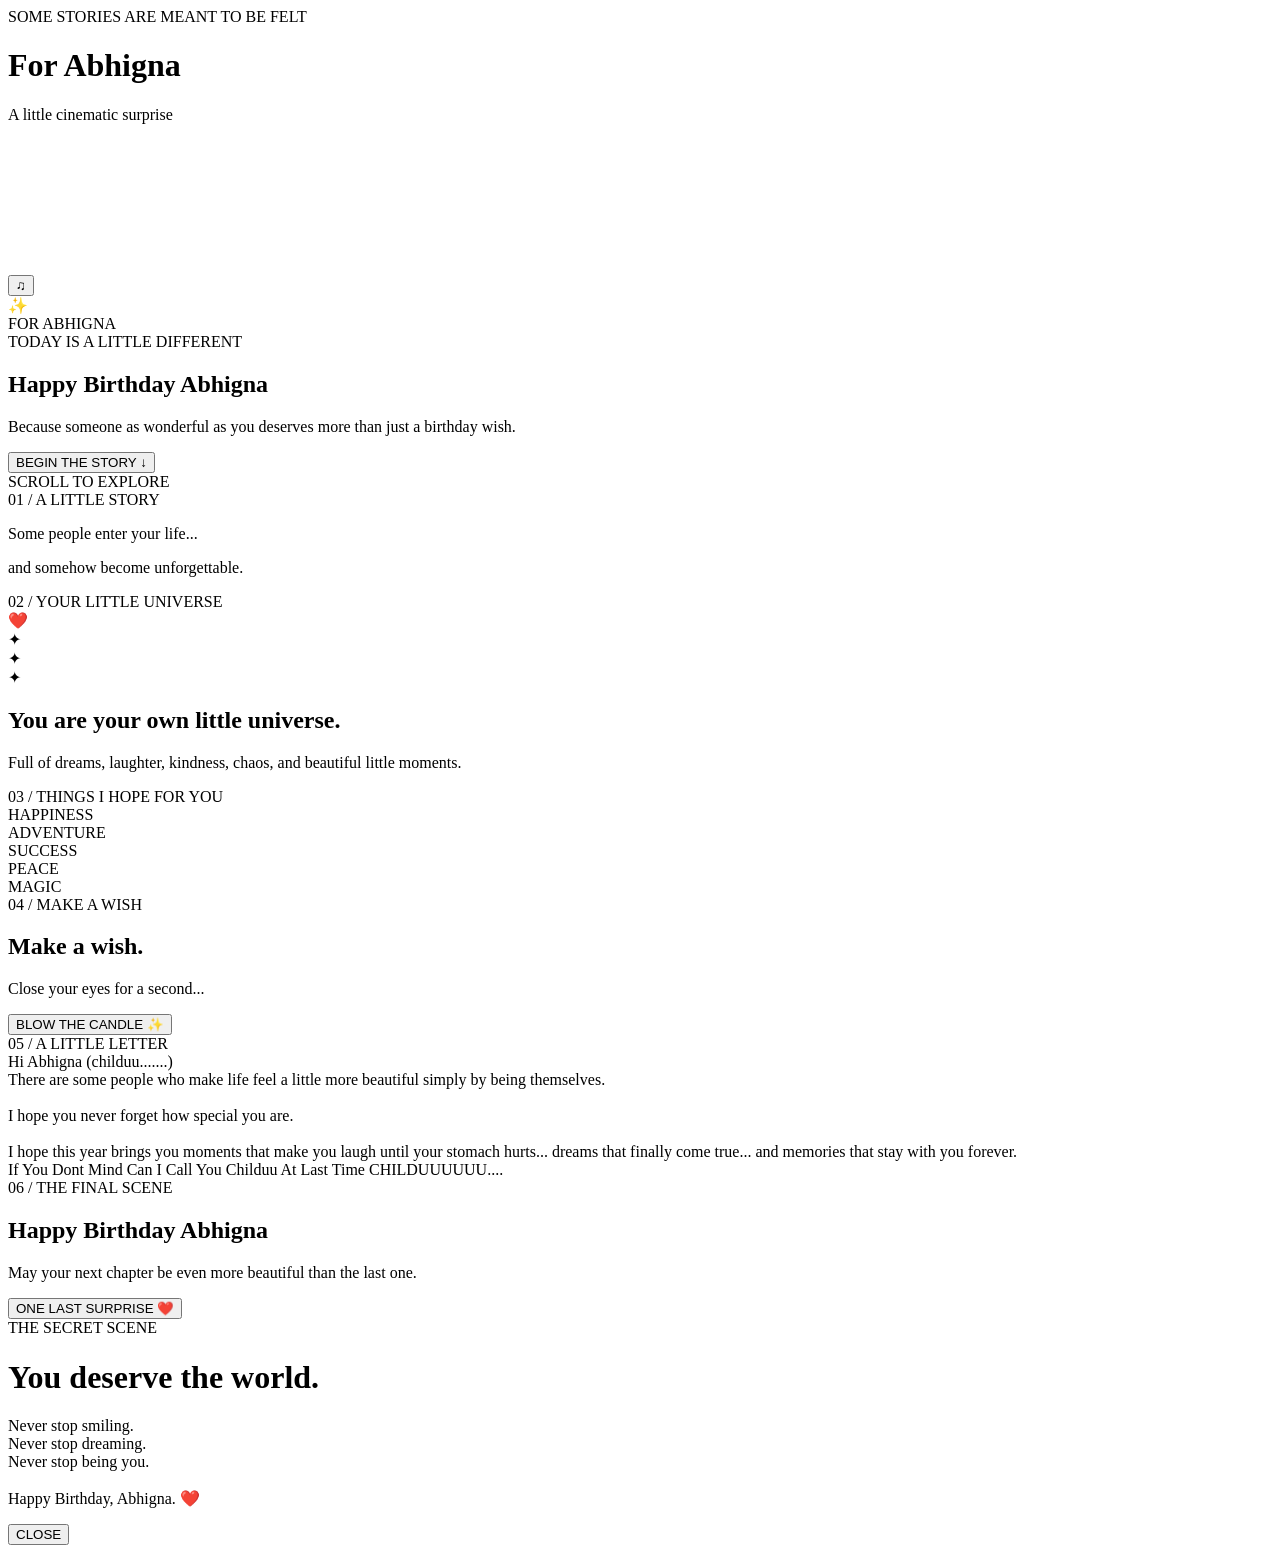
==== intex.html @ 8664fee1 "Create initial HTML structure for birthday story" ====
<!DOCTYPE html>
<html lang="en">

<head>

    <meta charset="UTF-8">

    <meta
        name="viewport"
        content="width=device-width, initial-scale=1.0">

    <meta
        name="theme-color"
        content="#030008">

    <title>
        A Story For Abhigna ❤️
    </title>

    <link
        rel="stylesheet"
        href="style.css">

</head>

<body>


<!-- =====================================================
     INTRO
===================================================== -->

<div id="intro">

    <div class="intro-stars"></div>

    <div class="intro-content">

        <div class="intro-small">
            SOME STORIES ARE MEANT TO BE FELT
        </div>

        <h1>
            For <span>Abhigna</span>
        </h1>

        <div class="intro-line"></div>

        <p>
            A little cinematic surprise
        </p>

    </div>

</div>


<!-- =====================================================
     MUSIC
===================================================== -->

<button
    id="musicButton"
    class="music-button">

    ♫

</button>

<audio
    id="music"
    loop>

    <source
        src="music.mp3"
        type="audio/mpeg">

</audio>


<!-- =====================================================
     BACKGROUND CANVAS
===================================================== -->

<canvas
    id="particles">

</canvas>


<!-- =====================================================
     NAVIGATION
===================================================== -->

<nav>

    <div class="logo">
        ✨
    </div>

    <div class="nav-text">
        FOR ABHIGNA
    </div>

</nav>


<!-- =====================================================
     HERO
===================================================== -->

<section
    class="hero"
    data-scene>

    <div class="hero-glow"></div>

    <div class="hero-content">

        <div class="eyebrow">
            TODAY IS A LITTLE DIFFERENT
        </div>

        <h1
            class="hero-title">

            <span>Happy</span>

            <span>Birthday</span>

            <span class="pink">
                Abhigna
            </span>

        </h1>

        <p class="hero-description">

            Because someone as wonderful as you
            deserves more than just a birthday wish.

        </p>

        <button
            class="begin-button"
            id="beginButton">

            BEGIN THE STORY

            <span>↓</span>

        </button>

    </div>

    <div class="scroll-hint">

        SCROLL TO EXPLORE

        <div></div>

    </div>

</section>


<!-- =====================================================
     SCENE 01
===================================================== -->

<section
    class="scene story-scene"
    data-scene>

    <div class="scene-number">
        01 / A LITTLE STORY
    </div>

    <div class="story-container reveal">

        <p class="giant-text">

            Some people
            enter your life...

        </p>

        <p
            class="giant-text pink-text">

            and somehow
            become unforgettable.

        </p>

    </div>

</section>


<!-- =====================================================
     SCENE 02
===================================================== -->

<section
    class="scene universe"
    data-scene>

    <div class="scene-number">
        02 / YOUR LITTLE UNIVERSE
    </div>

    <div class="universe-content reveal">

        <div class="orb">

            <div class="orb-core">
                ❤️
            </div>

            <div class="orb-ring ring-one"></div>
            <div class="orb-ring ring-two"></div>
            <div class="orb-ring ring-three"></div>

            <div class="orb-star star-one">✦</div>
            <div class="orb-star star-two">✦</div>
            <div class="orb-star star-three">✦</div>

        </div>

        <h2>
            You are your own
            little universe.
        </h2>

        <p>

            Full of dreams,
            laughter,
            kindness,
            chaos,
            and beautiful little moments.

        </p>

    </div>

</section>


<!-- =====================================================
     SCENE 03
===================================================== -->

<section
    class="scene words"
    data-scene>

    <div class="scene-number">
        03 / THINGS I HOPE FOR YOU
    </div>

    <div class="word-list reveal">

        <div>HAPPINESS</div>

        <div>ADVENTURE</div>

        <div>SUCCESS</div>

        <div>PEACE</div>

        <div>MAGIC</div>

    </div>

</section>


<!-- =====================================================
     SCENE 04
===================================================== -->

<section
    class="scene cake-scene"
    data-scene>

    <div class="scene-number">
        04 / MAKE A WISH
    </div>

    <div class="cake-area reveal">

        <div class="cake">

            <div class="candle">

                <div class="flame"></div>

            </div>

            <div class="cake-top"></div>

            <div class="cake-body">

                <div class="cake-drip"></div>

            </div>

            <div class="cake-bottom"></div>

        </div>

        <h2>
            Make a wish.
        </h2>

        <p>
            Close your eyes for a second...
        </p>

        <button
            id="wishButton"
            class="wish-button">

            BLOW THE CANDLE ✨

        </button>

    </div>

</section>


<!-- =====================================================
     SCENE 05
===================================================== -->

<section
    class="scene letter-scene"
    data-scene>

    <div class="scene-number">
        05 / A LITTLE LETTER
    </div>

    <div class="letter reveal">

        <div class="letter-top">
            Hi Abhigna (childuu.......)
        </div>

        <div
            id="letterText"
            class="letter-text">

            There are some people
            who make life feel a little
            more beautiful simply by
            being themselves.

            <br><br>

            I hope you never forget
            how special you are.

            <br><br>

            I hope this year brings you
            moments that make you laugh
            until your stomach hurts...

            dreams that finally come true...

            and memories that stay with
            you forever.

        </div>

        <div class="letter-sign">
            If You Dont Mind Can I Call You Childuu At Last Time 


            CHILDUUUUUU....
        </div>

    </div>

</section>


<!-- =====================================================
     SCENE 06
===================================================== -->

<section
    class="scene final-scene"
    data-scene>

    <div class="final-glow"></div>

    <div class="final-content reveal">

        <div class="scene-number">
            06 / THE FINAL SCENE
        </div>

        <h1>

            Happy Birthday

            <span>
                Abhigna
            </span>

        </h1>

        <p>

            May your next chapter be
            even more beautiful than
            the last one.

        </p>

        <button
            id="surpriseButton"
            class="surprise-button">

            ONE LAST SURPRISE ❤️

        </button>

    </div>

</section>


<!-- =====================================================
     SECRET SCREEN
===================================================== -->

<div
    id="secretScreen"
    class="secret-screen">

    <div class="secret-content">

        <div class="secret-small">
            THE SECRET SCENE
        </div>

        <h1>

            You deserve
            the world.

        </h1>

        <p>

            Never stop smiling.

            <br>

            Never stop dreaming.

            <br>

            Never stop being you.

            <br><br>

            Happy Birthday,
            Abhigna. ❤️

        </p>

        <button
            id="closeSecret">

            CLOSE

        </button>

    </div>

</div>


<script src="script.js"></script>

</body>

</html>
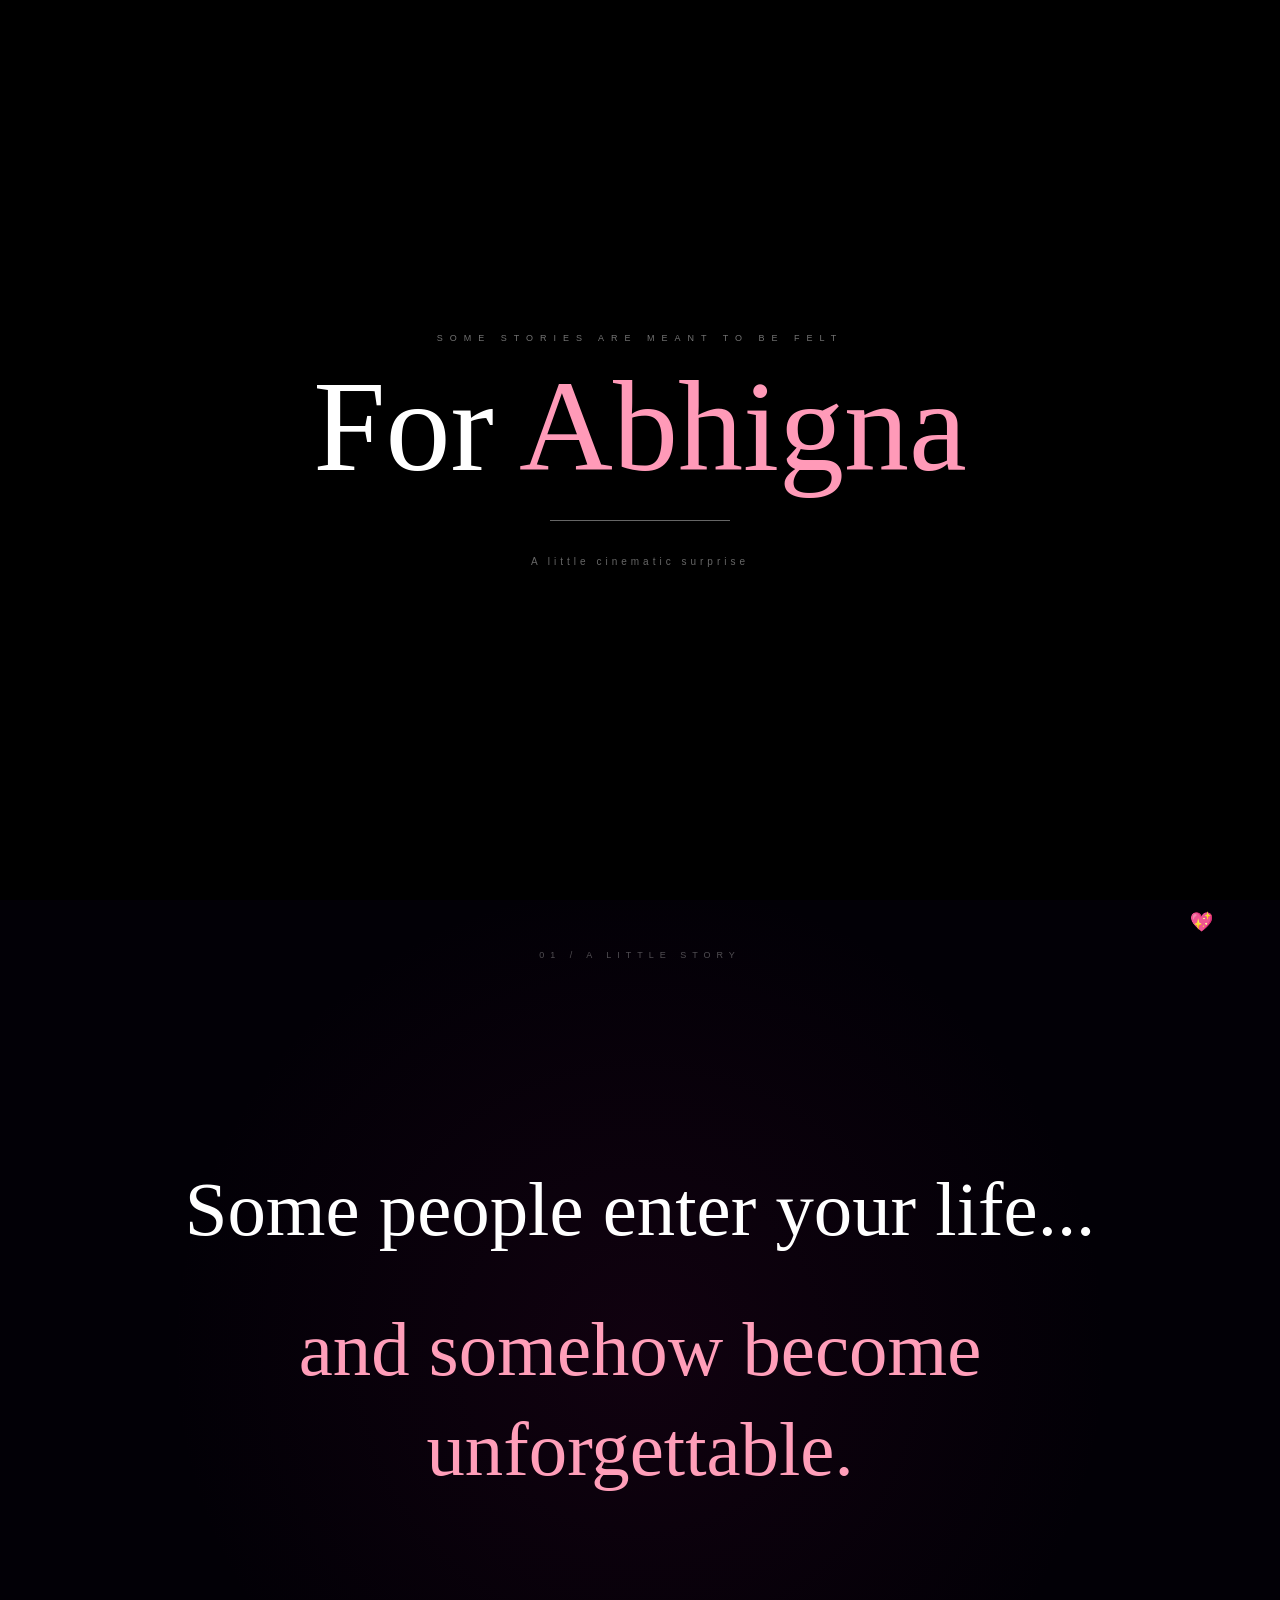
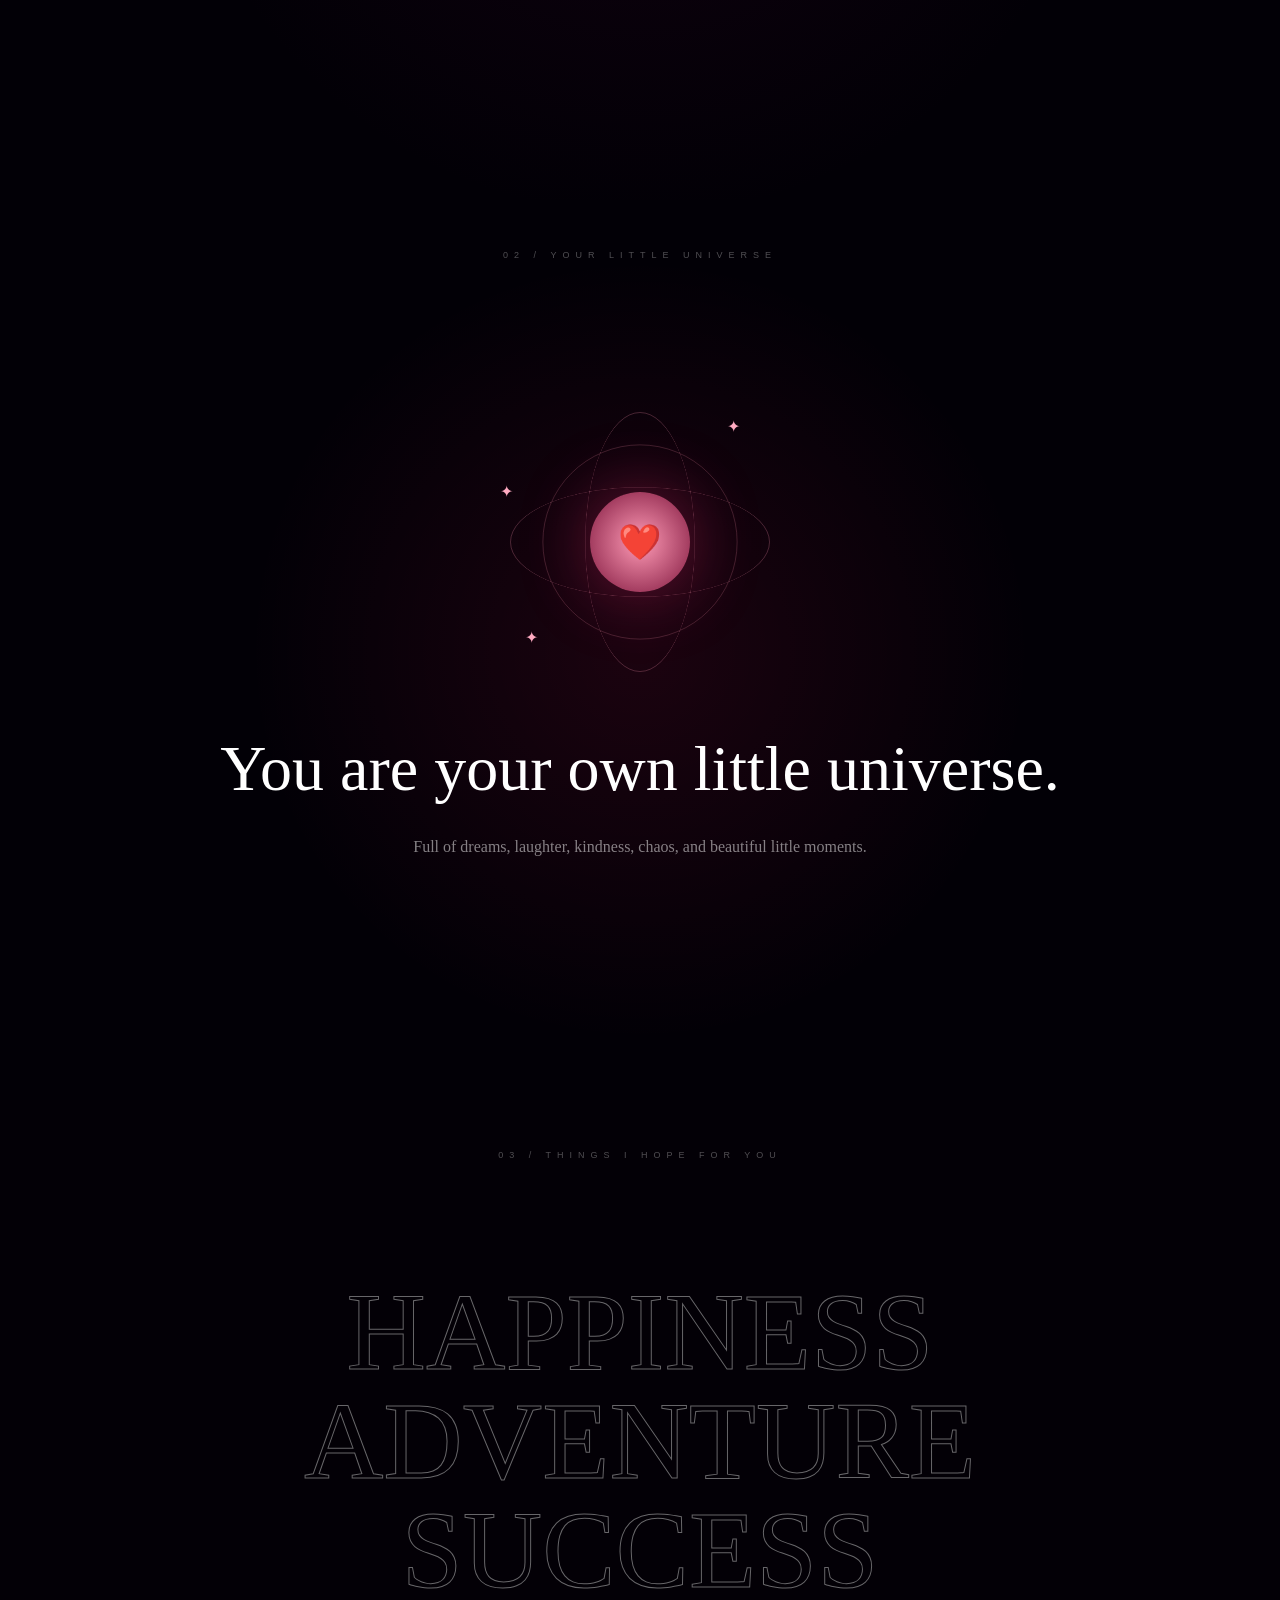
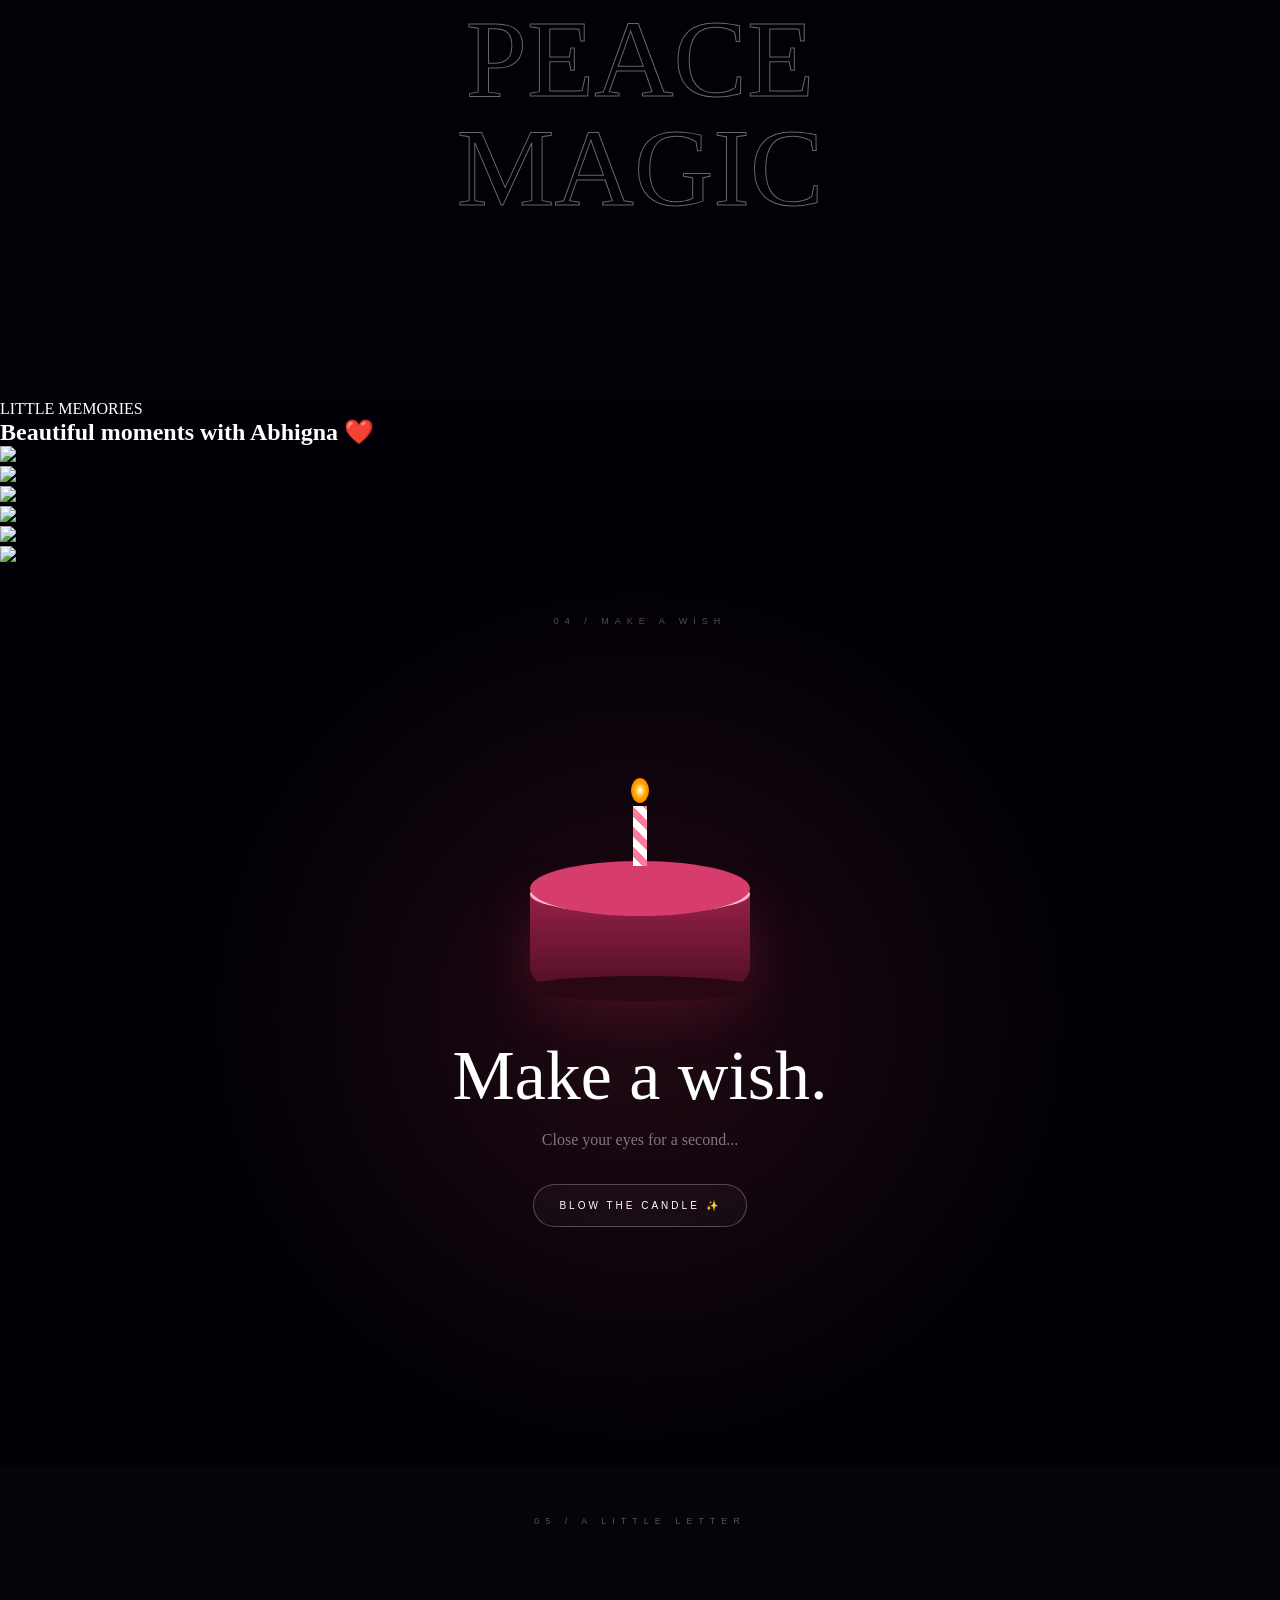
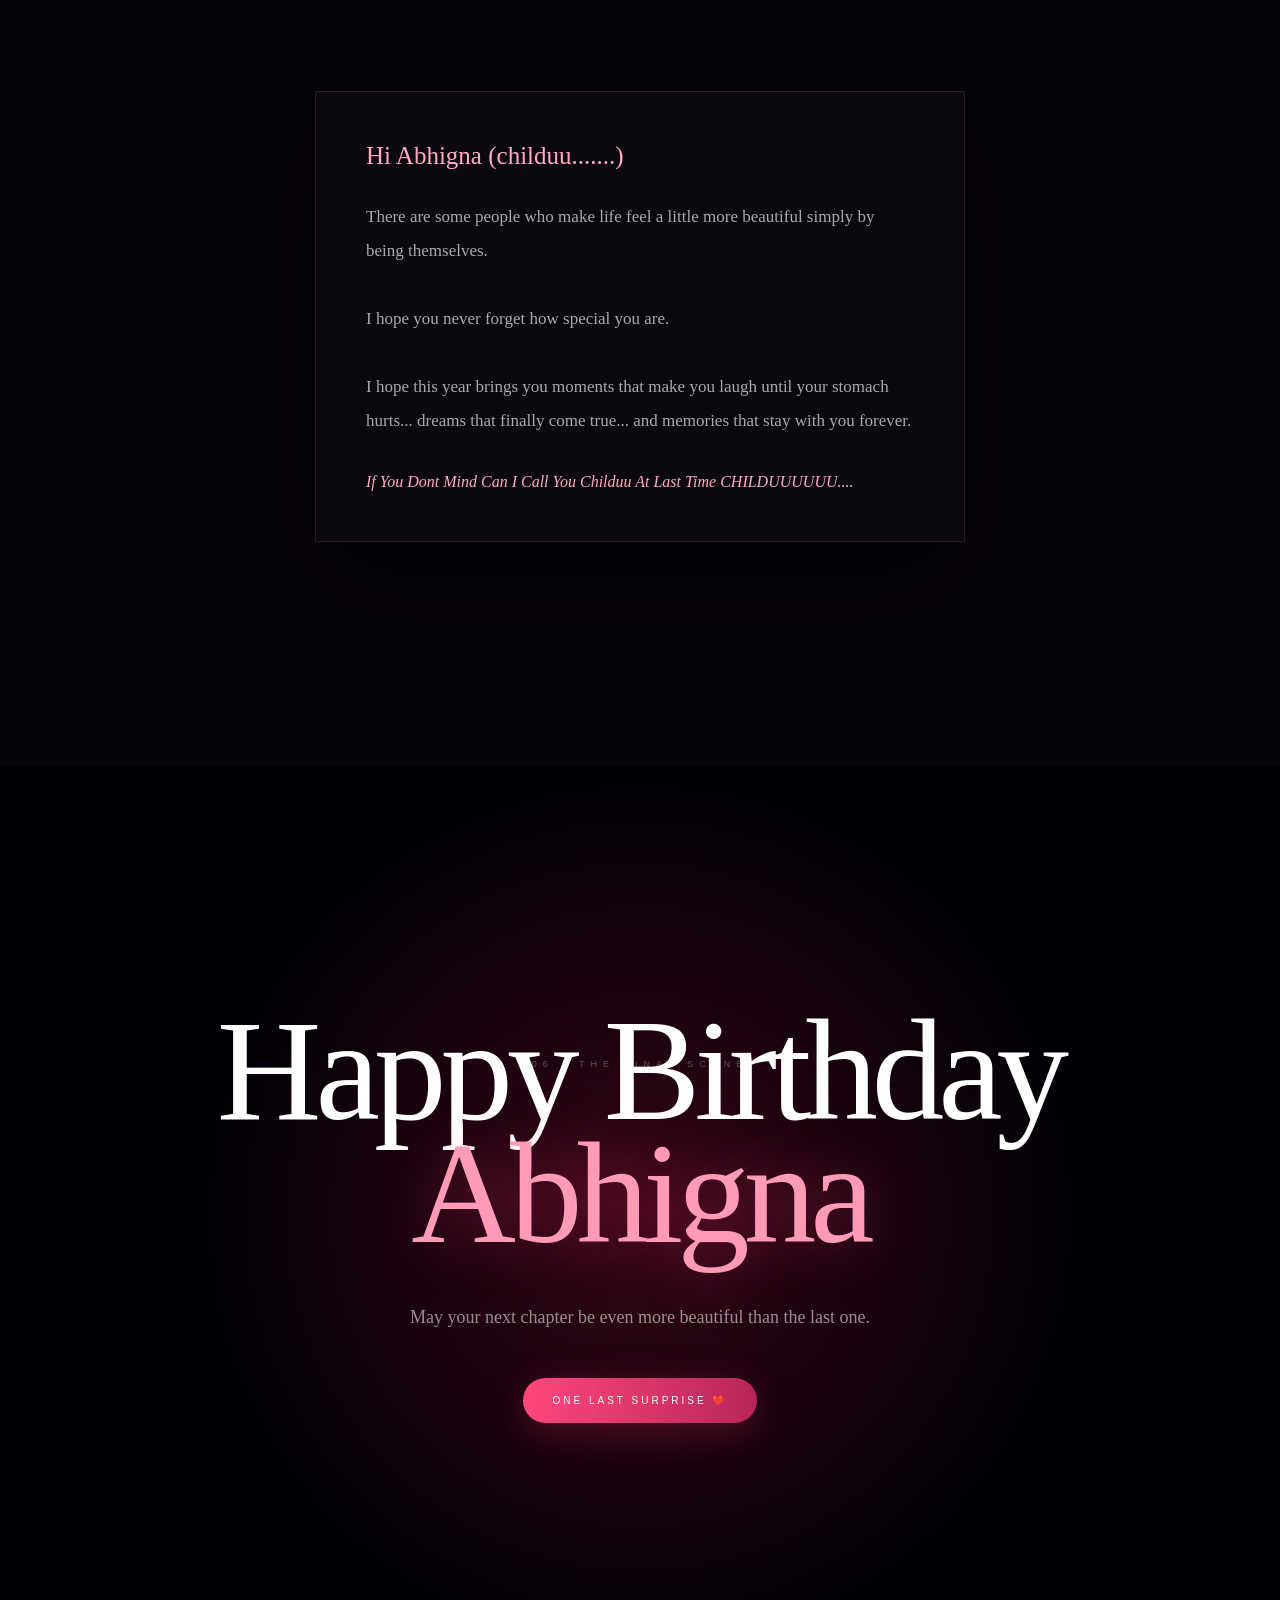
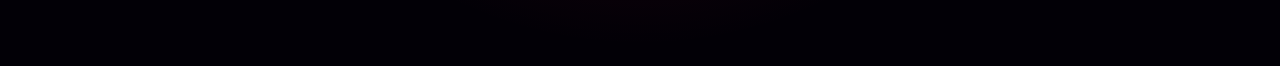
==== commit 03a49a57: "Add photo section with images and captions" ====
--- a/intex.html
+++ b/intex.html
@@ -275,7 +275,48 @@
     </div>
 
 </section>
-
+<!-- PHOTO SECTION -->
+
+<section class="photo-section">
+
+    <p class="photo-small">
+        LITTLE MEMORIES
+    </p>
+
+    <h2>
+        Beautiful moments
+        <span>with Abhigna ❤️</span>
+    </h2>
+
+    <div class="photos">
+
+        <div class="photo">
+            <img src="photos/1.jpg">
+        </div>
+
+        <div class="photo">
+            <img src="photos/2.jpg">
+        </div>
+
+        <div class="photo">
+            <img src="photos/3.jpg">
+        </div>
+
+        <div class="photo">
+            <img src="photos/4.jpg">
+        </div>
+
+        <div class="photo">
+            <img src="photos/5.jpg">
+        </div>
+
+        <div class="photo">
+            <img src="photos/6.jpg">
+        </div>
+
+    </div>
+
+</section>
 
 <!-- =====================================================
      SCENE 04
--- a/style.css
+++ b/style.css
@@ -0,0 +1,1457 @@
+/* =====================================================
+   RESET
+===================================================== */
+
+* {
+    margin: 0;
+    padding: 0;
+    box-sizing: border-box;
+}
+
+html {
+    scroll-behavior: smooth;
+}
+
+body {
+
+    background: #020006;
+
+    color: white;
+
+    font-family:
+        Georgia,
+        "Times New Roman",
+        serif;
+
+    overflow-x: hidden;
+
+}
+
+
+/* =====================================================
+   CANVAS
+===================================================== */
+
+#particles {
+
+    position: fixed;
+
+    inset: 0;
+
+    width: 100%;
+    height: 100%;
+
+    pointer-events: none;
+
+    z-index: 1;
+
+}
+
+
+/* =====================================================
+   INTRO
+===================================================== */
+
+#intro {
+
+    position: fixed;
+
+    inset: 0;
+
+    background: #000;
+
+    z-index: 10000;
+
+    display: flex;
+
+    align-items: center;
+
+    justify-content: center;
+
+    text-align: center;
+
+    transition:
+        opacity 1.5s ease,
+        visibility 1.5s ease;
+
+}
+
+#intro.hide {
+
+    opacity: 0;
+
+    visibility: hidden;
+
+}
+
+.intro-content {
+
+    position: relative;
+
+    z-index: 2;
+
+}
+
+.intro-small {
+
+    font-family: Arial, sans-serif;
+
+    font-size: 9px;
+
+    letter-spacing: 7px;
+
+    opacity: .45;
+
+    animation:
+        fadeUp 1.5s ease;
+
+}
+
+.intro-content h1 {
+
+    margin-top: 25px;
+
+    font-size:
+        clamp(50px, 12vw, 130px);
+
+    font-weight: normal;
+
+    line-height: .9;
+
+    animation:
+        cinematicIn 2s ease;
+
+}
+
+.intro-content h1 span {
+
+    color: #ff9ab8;
+
+}
+
+.intro-line {
+
+    width: 180px;
+
+    height: 1px;
+
+    background: rgba(255,255,255,.4);
+
+    margin: 35px auto;
+
+    transform-origin: left;
+
+    animation:
+        lineReveal 2s ease;
+
+}
+
+.intro-content p {
+
+    font-family: Arial, sans-serif;
+
+    font-size: 10px;
+
+    letter-spacing: 4px;
+
+    opacity: .4;
+
+}
+
+
+/* =====================================================
+   NAV
+===================================================== */
+
+nav {
+
+    position: fixed;
+
+    top: 0;
+    left: 0;
+
+    width: 100%;
+
+    padding: 25px 35px;
+
+    display: flex;
+
+    justify-content: space-between;
+
+    align-items: center;
+
+    z-index: 500;
+
+    font-family: Arial, sans-serif;
+
+}
+
+.logo {
+
+    font-size: 18px;
+
+}
+
+.nav-text {
+
+    font-size: 9px;
+
+    letter-spacing: 4px;
+
+    opacity: .4;
+
+}
+
+
+/* =====================================================
+   MUSIC
+===================================================== */
+
+.music-button {
+
+    position: fixed;
+
+    right: 25px;
+
+    bottom: 25px;
+
+    width: 48px;
+    height: 48px;
+
+    border-radius: 50%;
+
+    border:
+        1px solid
+        rgba(255,255,255,.25);
+
+    background:
+        rgba(0,0,0,.4);
+
+    backdrop-filter:
+        blur(15px);
+
+    color: white;
+
+    z-index: 1000;
+
+    cursor: pointer;
+
+    transition: .4s;
+
+}
+
+.music-button:hover {
+
+    transform: scale(1.1);
+
+    box-shadow:
+        0 0 30px
+        rgba(255,80,130,.5);
+
+}
+
+
+/* =====================================================
+   HERO
+===================================================== */
+
+.hero {
+
+    min-height: 100svh;
+
+    position: relative;
+
+    display: flex;
+
+    align-items: center;
+
+    justify-content: center;
+
+    text-align: center;
+
+    overflow: hidden;
+
+    background:
+
+        radial-gradient(
+            circle at 50% 50%,
+            rgba(255,40,100,.12),
+            transparent 50%
+        );
+
+}
+
+.hero-glow {
+
+    position: absolute;
+
+    width: 600px;
+    height: 600px;
+
+    border-radius: 50%;
+
+    background:
+        radial-gradient(
+            circle,
+            rgba(255,50,120,.15),
+            transparent 70%
+        );
+
+    animation:
+        breathing 7s ease-in-out infinite;
+
+}
+
+.hero-content {
+
+    position: relative;
+
+    z-index: 5;
+
+    max-width: 900px;
+
+    padding: 30px;
+
+}
+
+.eyebrow {
+
+    font-family: Arial, sans-serif;
+
+    font-size: 9px;
+
+    letter-spacing: 7px;
+
+    opacity: .45;
+
+    margin-bottom: 30px;
+
+}
+
+.hero-title {
+
+    font-size:
+        clamp(60px, 14vw, 160px);
+
+    line-height: .82;
+
+    font-weight: normal;
+
+    letter-spacing: -6px;
+
+}
+
+.hero-title span {
+
+    display: block;
+
+}
+
+.pink {
+
+    color: #ff9ab8;
+
+    text-shadow:
+        0 0 60px
+        rgba(255,80,130,.4);
+
+}
+
+.hero-description {
+
+    max-width: 550px;
+
+    margin: 45px auto;
+
+    font-size: 17px;
+
+    line-height: 1.8;
+
+    opacity: .55;
+
+}
+
+.begin-button {
+
+    padding: 16px 30px;
+
+    border-radius: 50px;
+
+    border:
+        1px solid
+        rgba(255,255,255,.25);
+
+    background:
+        rgba(255,255,255,.04);
+
+    color: white;
+
+    cursor: pointer;
+
+    font-size: 10px;
+
+    letter-spacing: 3px;
+
+    transition: .4s;
+
+}
+
+.begin-button:hover {
+
+    background: white;
+
+    color: black;
+
+    transform: translateY(-4px);
+
+}
+
+.begin-button span {
+
+    margin-left: 10px;
+
+}
+
+.scroll-hint {
+
+    position: absolute;
+
+    bottom: 25px;
+
+    left: 50%;
+
+    transform:
+        translateX(-50%);
+
+    font-family: Arial, sans-serif;
+
+    font-size: 8px;
+
+    letter-spacing: 5px;
+
+    opacity: .35;
+
+}
+
+.scroll-hint div {
+
+    width: 1px;
+
+    height: 40px;
+
+    background:
+        linear-gradient(
+            white,
+            transparent
+        );
+
+    margin: 15px auto;
+
+    animation:
+        scrollLine 2s infinite;
+
+}
+
+
+/* =====================================================
+   SCENES
+===================================================== */
+
+.scene {
+
+    min-height: 100svh;
+
+    padding: 120px 7vw;
+
+    position: relative;
+
+    display: flex;
+
+    justify-content: center;
+
+    align-items: center;
+
+    text-align: center;
+
+    overflow: hidden;
+
+}
+
+.scene-number {
+
+    position: absolute;
+
+    top: 50px;
+
+    left: 50%;
+
+    transform:
+        translateX(-50%);
+
+    font-family: Arial, sans-serif;
+
+    font-size: 9px;
+
+    letter-spacing: 6px;
+
+    opacity: .3;
+
+}
+
+.reveal {
+
+    opacity: 0;
+
+    transform:
+        translateY(70px);
+
+    filter: blur(8px);
+
+    transition:
+        1.2s ease;
+
+}
+
+.reveal.visible {
+
+    opacity: 1;
+
+    transform:
+        translateY(0);
+
+    filter: blur(0);
+
+}
+
+
+/* =====================================================
+   STORY
+===================================================== */
+
+.story-scene {
+
+    background:
+        radial-gradient(
+            circle,
+            rgba(100,10,70,.15),
+            transparent 60%
+        );
+
+}
+
+.story-container {
+
+    max-width: 1000px;
+
+}
+
+.giant-text {
+
+    font-size:
+        clamp(35px, 6vw, 80px);
+
+    line-height: 1.3;
+
+    margin-bottom: 40px;
+
+}
+
+.pink-text {
+
+    color: #ff9eb9;
+
+}
+
+
+/* =====================================================
+   UNIVERSE
+===================================================== */
+
+.universe {
+
+    background:
+        radial-gradient(
+            circle,
+            rgba(255,30,100,.1),
+            transparent 50%
+        );
+
+}
+
+.universe-content h2 {
+
+    font-size:
+        clamp(35px, 5vw, 65px);
+
+    font-weight: normal;
+
+    margin-top: 60px;
+
+}
+
+.universe-content p {
+
+    max-width: 600px;
+
+    margin: 25px auto;
+
+    line-height: 2;
+
+    opacity: .5;
+
+}
+
+
+/* ORB */
+
+.orb {
+
+    width: 260px;
+    height: 260px;
+
+    position: relative;
+
+    margin: auto;
+
+}
+
+.orb-core {
+
+    position: absolute;
+
+    top: 50%;
+    left: 50%;
+
+    transform:
+        translate(-50%,-50%);
+
+    width: 100px;
+    height: 100px;
+
+    display: flex;
+
+    align-items: center;
+    justify-content: center;
+
+    border-radius: 50%;
+
+    background:
+        radial-gradient(
+            circle,
+            #ff9bb6,
+            #7d153c
+        );
+
+    box-shadow:
+        0 0 70px
+        rgba(255,50,120,.4);
+
+    font-size: 35px;
+
+    animation:
+        pulse 2s infinite;
+
+}
+
+.orb-ring {
+
+    position: absolute;
+
+    border:
+        1px solid
+        rgba(255,150,180,.25);
+
+    border-radius: 50%;
+
+    inset: 0;
+
+}
+
+.ring-one {
+
+    transform:
+        rotateX(65deg);
+
+    animation:
+        spin 8s linear infinite;
+
+}
+
+.ring-two {
+
+    transform:
+        rotateY(65deg);
+
+    animation:
+        spin 11s linear infinite reverse;
+
+}
+
+.ring-three {
+
+    transform:
+        rotate(45deg)
+        scale(.75);
+
+    animation:
+        spin 14s linear infinite;
+
+}
+
+.orb-star {
+
+    position: absolute;
+
+    color: #ffabc2;
+
+}
+
+.star-one {
+
+    top: 5px;
+    right: 30px;
+
+}
+
+.star-two {
+
+    bottom: 25px;
+    left: 15px;
+
+}
+
+.star-three {
+
+    top: 70px;
+    left: -10px;
+
+}
+
+@keyframes spin {
+
+    to {
+        transform:
+            rotate(360deg);
+    }
+
+}
+
+@keyframes pulse {
+
+    50% {
+        transform:
+            translate(-50%,-50%)
+            scale(1.12);
+    }
+
+}
+
+
+/* =====================================================
+   WORDS
+===================================================== */
+
+.words {
+
+    background:
+        #030006;
+
+}
+
+.word-list {
+
+    display: flex;
+
+    flex-direction: column;
+
+    gap: 10px;
+
+}
+
+.word-list div {
+
+    font-size:
+        clamp(45px, 9vw, 110px);
+
+    line-height: .9;
+
+    color: transparent;
+
+    -webkit-text-stroke:
+        1px rgba(255,255,255,.4);
+
+    transition: .5s;
+
+}
+
+.word-list div:hover {
+
+    color: #ff9ab7;
+
+    -webkit-text-stroke:
+        1px #ff9ab7;
+
+    transform:
+        translateX(15px);
+
+}
+
+
+/* =====================================================
+   CAKE
+===================================================== */
+
+.cake-scene {
+
+    background:
+        radial-gradient(
+            circle at center,
+            rgba(255,80,120,.12),
+            transparent 55%
+        );
+
+}
+
+.cake-area h2 {
+
+    margin-top: 50px;
+
+    font-size:
+        clamp(40px,6vw,70px);
+
+    font-weight: normal;
+
+}
+
+.cake-area p {
+
+    margin-top: 15px;
+
+    opacity: .45;
+
+}
+
+.cake {
+
+    position: relative;
+
+    width: 220px;
+
+    height: 180px;
+
+    margin: auto;
+
+}
+
+.cake-body {
+
+    position: absolute;
+
+    bottom: 0;
+
+    width: 220px;
+
+    height: 100px;
+
+    border-radius:
+        10px 10px 20px 20px;
+
+    background:
+        linear-gradient(
+            #9c214c,
+            #521025
+        );
+
+    box-shadow:
+        0 20px 60px
+        rgba(255,40,100,.2);
+
+}
+
+.cake-bottom {
+
+    position: absolute;
+
+    bottom: -15px;
+
+    left: -10px;
+
+    width: 240px;
+
+    height: 25px;
+
+    border-radius: 50%;
+
+    background:
+        #2a0715;
+
+}
+
+.cake-top {
+
+    position: absolute;
+
+    top: 55px;
+
+    left: 0;
+
+    width: 220px;
+
+    height: 55px;
+
+    border-radius: 50%;
+
+    background:
+        #d63c6c;
+
+    z-index: 2;
+
+}
+
+.cake-drip {
+
+    position: absolute;
+
+    width: 100%;
+
+    height: 40px;
+
+    background:
+        #ffb5c8;
+
+    border-radius: 50%;
+
+    top: -12px;
+
+}
+
+.candle {
+
+    position: absolute;
+
+    width: 14px;
+
+    height: 60px;
+
+    background:
+        repeating-linear-gradient(
+            45deg,
+            #fff,
+            #fff 7px,
+            #ff7b9e 7px,
+            #ff7b9e 14px
+        );
+
+    left: 103px;
+
+    top: 0;
+
+    z-index: 5;
+
+}
+
+.flame {
+
+    position: absolute;
+
+    width: 18px;
+    height: 25px;
+
+    background:
+        radial-gradient(
+            ellipse at center,
+            #fff,
+            #ffb000 40%,
+            #ff4d00
+        );
+
+    border-radius:
+        50% 50% 50% 50%;
+
+    top: -28px;
+
+    left: -2px;
+
+    animation:
+        flame 0.5s infinite alternate;
+
+}
+
+@keyframes flame {
+
+    from {
+        transform:
+            scale(.85)
+            rotate(-3deg);
+    }
+
+    to {
+        transform:
+            scale(1.1)
+            rotate(3deg);
+    }
+
+}
+
+.wish-button {
+
+    margin-top: 35px;
+
+    padding: 15px 25px;
+
+    border-radius: 50px;
+
+    border:
+        1px solid
+        rgba(255,255,255,.25);
+
+    background:
+        rgba(255,255,255,.03);
+
+    color: white;
+
+    cursor: pointer;
+
+    font-size: 10px;
+
+    letter-spacing: 3px;
+
+}
+
+
+/* =====================================================
+   LETTER
+===================================================== */
+
+.letter-scene {
+
+    background:
+        #07030a;
+
+}
+
+.letter {
+
+    max-width: 650px;
+
+    padding: 50px;
+
+    border:
+        1px solid
+        rgba(255,255,255,.1);
+
+    background:
+        rgba(255,255,255,.025);
+
+    box-shadow:
+        0 40px 100px
+        rgba(0,0,0,.4);
+
+    text-align: left;
+
+}
+
+.letter-top {
+
+    font-size: 25px;
+
+    color: #ffabc0;
+
+    margin-bottom: 30px;
+
+}
+
+.letter-text {
+
+    font-size: 17px;
+
+    line-height: 2;
+
+    color: rgba(255,255,255,.65);
+
+}
+
+.letter-sign {
+
+    margin-top: 35px;
+
+    font-style: italic;
+
+    color: #ffabc0;
+
+}
+
+
+/* =====================================================
+   FINAL
+===================================================== */
+
+.final-scene {
+
+    background:
+        radial-gradient(
+            circle at center,
+            rgba(255,30,90,.2),
+            transparent 55%
+        );
+
+}
+
+.final-content {
+
+    max-width: 900px;
+
+}
+
+.final-content h1 {
+
+    font-size:
+        clamp(65px,12vw,145px);
+
+    line-height: .85;
+
+    font-weight: normal;
+
+    letter-spacing: -6px;
+
+}
+
+.final-content h1 span {
+
+    display: block;
+
+    color: #ff9ab7;
+
+    text-shadow:
+        0 0 60px
+        rgba(255,60,120,.4);
+
+}
+
+.final-content p {
+
+    margin: 45px auto;
+
+    max-width: 550px;
+
+    font-size: 18px;
+
+    line-height: 1.8;
+
+    opacity: .55;
+
+}
+
+.surprise-button {
+
+    padding: 17px 30px;
+
+    border-radius: 50px;
+
+    background:
+        linear-gradient(
+            90deg,
+            #ff477d,
+            #b82558
+        );
+
+    border: none;
+
+    color: white;
+
+    cursor: pointer;
+
+    font-size: 10px;
+
+    letter-spacing: 3px;
+
+    box-shadow:
+        0 10px 40px
+        rgba(255,40,100,.25);
+
+    transition: .4s;
+
+}
+
+.surprise-button:hover {
+
+    transform:
+        translateY(-5px)
+        scale(1.04);
+
+}
+
+
+/* =====================================================
+   SECRET
+===================================================== */
+
+.secret-screen {
+
+    position: fixed;
+
+    inset: 0;
+
+    z-index: 9999;
+
+    background:
+        radial-gradient(
+            circle,
+            #39001b,
+            #020002 70%
+        );
+
+    display: flex;
+
+    align-items: center;
+
+    justify-content: center;
+
+    text-align: center;
+
+    padding: 30px;
+
+    opacity: 0;
+
+    visibility: hidden;
+
+    transition: 1s;
+
+}
+
+.secret-screen.show {
+
+    opacity: 1;
+
+    visibility: visible;
+
+}
+
+.secret-content {
+
+    max-width: 800px;
+
+}
+
+.secret-small {
+
+    font-family: Arial, sans-serif;
+
+    font-size: 9px;
+
+    letter-spacing: 6px;
+
+    opacity: .4;
+
+    margin-bottom: 30px;
+
+}
+
+.secret-content h1 {
+
+    font-size:
+        clamp(55px,10vw,120px);
+
+    font-weight: normal;
+
+    line-height: .9;
+
+    color: #ffabc1;
+
+}
+
+.secret-content p {
+
+    margin: 40px auto;
+
+    font-size: 18px;
+
+    line-height: 2;
+
+    opacity: .65;
+
+}
+
+.secret-content button {
+
+    padding: 12px 25px;
+
+    border-radius: 50px;
+
+    border:
+        1px solid
+        rgba(255,255,255,.25);
+
+    background: transparent;
+
+    color: white;
+
+    cursor: pointer;
+
+}
+
+
+/* =====================================================
+   ANIMATIONS
+===================================================== */
+
+@keyframes breathing {
+
+    0%,100% {
+        transform: scale(.8);
+        opacity: .5;
+    }
+
+    50% {
+        transform: scale(1.25);
+        opacity: 1;
+    }
+
+}
+
+@keyframes fadeUp {
+
+    from {
+        opacity: 0;
+        transform:
+            translateY(30px);
+    }
+
+    to {
+        opacity: 1;
+        transform:
+            translateY(0);
+    }
+
+}
+
+@keyframes cinematicIn {
+
+    from {
+        opacity: 0;
+
+        transform:
+            translateY(70px)
+            scale(.9);
+
+        filter: blur(20px);
+    }
+
+    to {
+        opacity: 1;
+
+        transform:
+            translateY(0)
+            scale(1);
+
+        filter: blur(0);
+    }
+
+}
+
+@keyframes lineReveal {
+
+    from {
+        transform: scaleX(0);
+    }
+
+    to {
+        transform: scaleX(1);
+    }
+
+}
+
+@keyframes scrollLine {
+
+    0% {
+        transform:
+            scaleY(0);
+
+        transform-origin: top;
+    }
+
+    50% {
+        transform:
+            scaleY(1);
+
+        transform-origin: top;
+    }
+
+    100% {
+        transform:
+            scaleY(0);
+
+        transform-origin: bottom;
+    }
+
+}
+
+
+/* =====================================================
+   MOBILE
+===================================================== */
+
+@media(max-width:700px) {
+
+    nav {
+
+        padding: 20px;
+
+    }
+
+    .nav-text {
+
+        font-size: 8px;
+
+    }
+
+    .hero-title {
+
+        letter-spacing: -4px;
+
+    }
+
+    .hero-description {
+
+        font-size: 15px;
+
+    }
+
+    .scene {
+
+        padding:
+            100px 6%;
+
+    }
+
+    .giant-text {
+
+        font-size: 34px;
+
+    }
+
+    .word-list div {
+
+        font-size: 48px;
+
+    }
+
+    .letter {
+
+        padding: 30px 25px;
+
+    }
+
+    .letter-text {
+
+        font-size: 15px;
+
+    }
+
+    .final-content h1 {
+
+        letter-spacing: -3px;
+
+    }
+
+}
